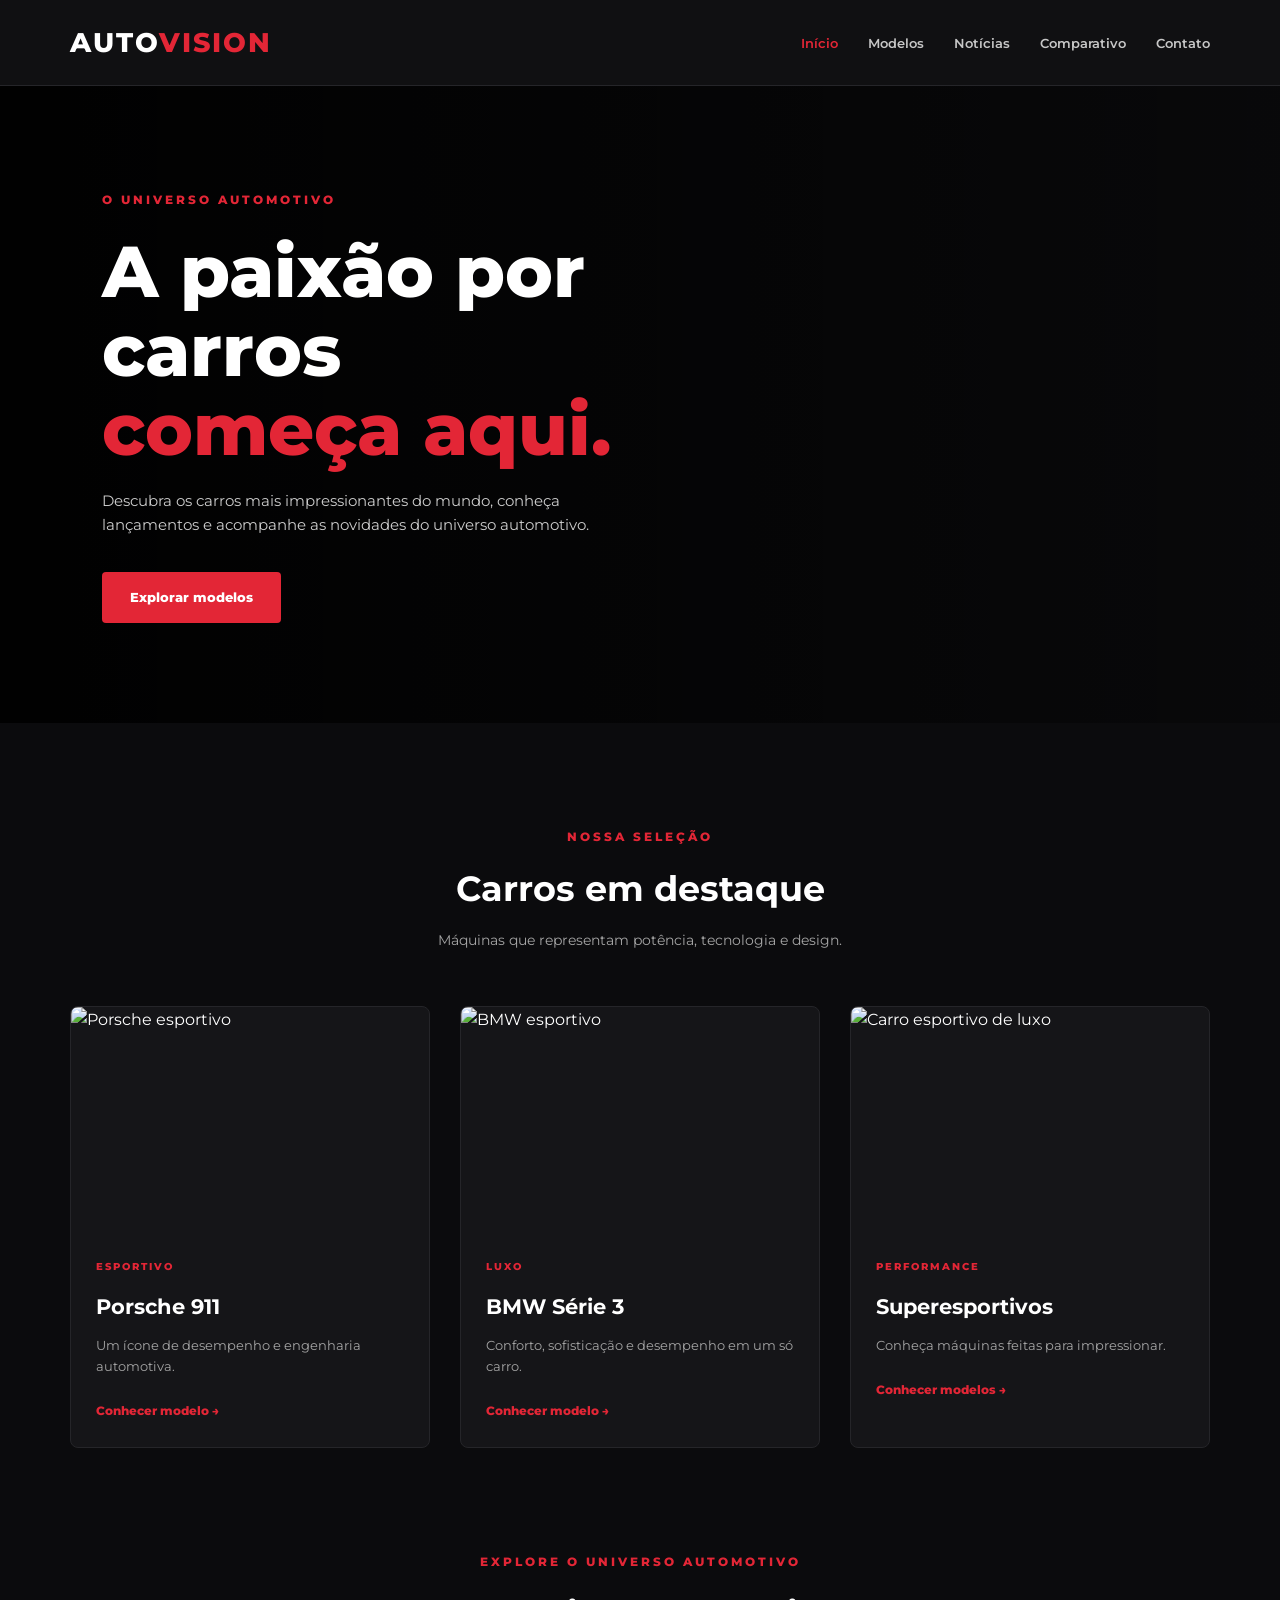
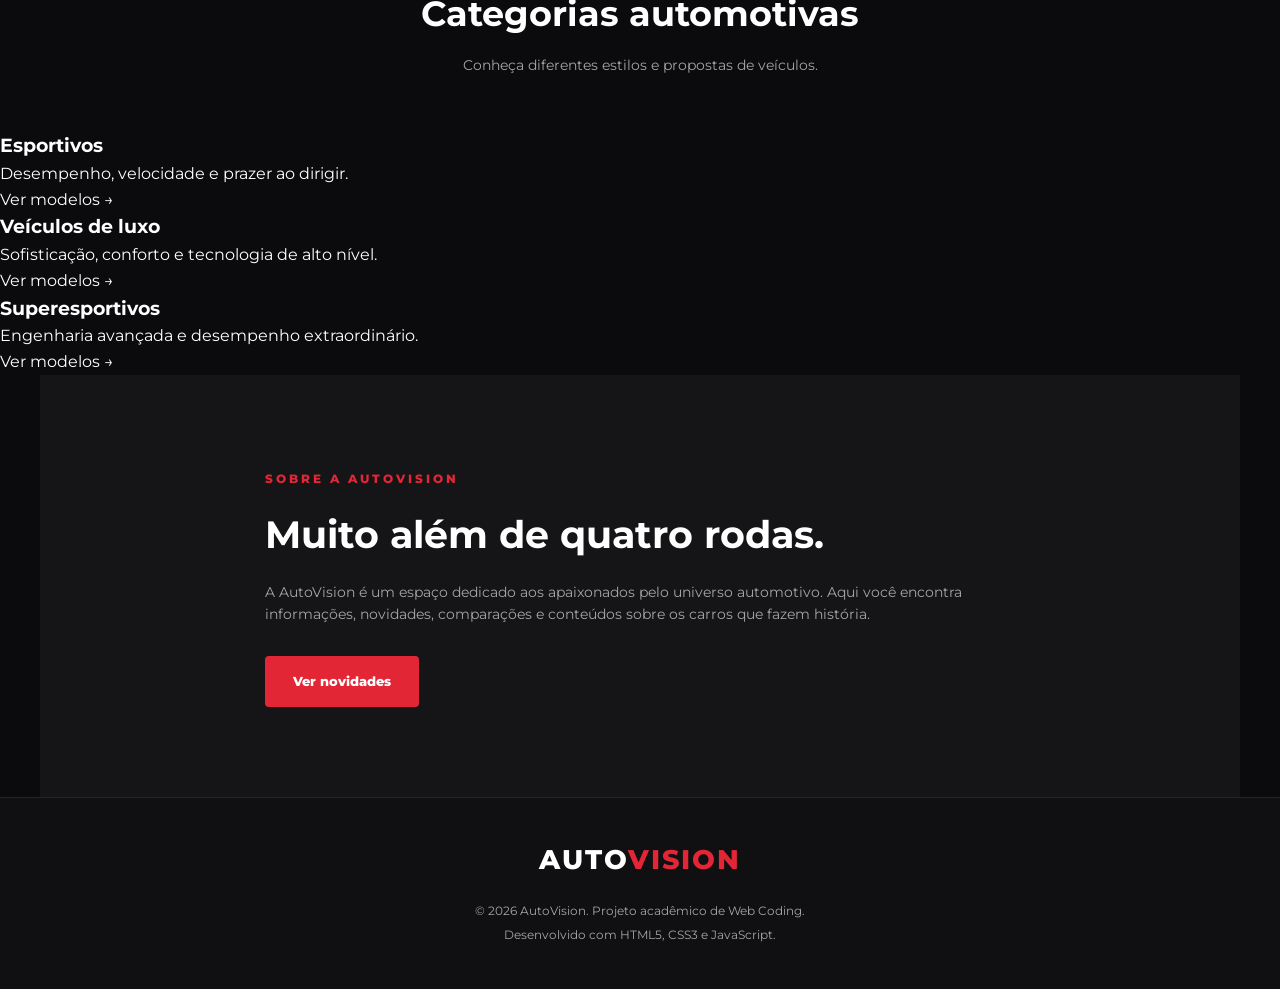
==== index.html @ 1fe7f8c3 "refactor: organiza estrutura do projeto e aprimora paginas HTML" ====
<!DOCTYPE html>
<html lang="pt-BR">

<head>
    <meta charset="UTF-8">
    <meta name="viewport" content="width=device-width, initial-scale=1.0">
    <meta name="description"
        content="AutoVision - Conheça modelos, lançamentos, comparativos e novidades do universo automotivo.">

    <title>AutoVision | Mundo Automotivo</title>

    <!-- Folha de estilos externa -->
    <link rel="stylesheet" href="css/style.css">

    <!-- JavaScript -->
    <script src="js/script.js" defer></script>
</head>

<body>

    <!-- CABEÇALHO E NAVEGAÇÃO -->
    <header class="header">
        <div class="header__container">

            <a href="index.html" class="header__logo" aria-label="AutoVision - Página inicial">
                AUTO<span>VISION</span>
            </a>

            <nav class="nav" aria-label="Menu principal">
                <ul class="nav__list">

                    <li class="nav__item">
                        <a class="nav__link nav__link--active"
                            href="index.html"
                            aria-current="page">
                            Início
                        </a>
                    </li>

                    <li class="nav__item">
                        <a class="nav__link" href="pages/modelos.html">
                            Modelos
                        </a>
                    </li>

                    <li class="nav__item">
                        <a class="nav__link" href="pages/noticias.html">
                            Notícias
                        </a>
                    </li>

                    <li class="nav__item">
                        <a class="nav__link" href="pages/comparativo.html">
                            Comparativo
                        </a>
                    </li>

                    <li class="nav__item">
                        <a class="nav__link" href="pages/contato.html">
                            Contato
                        </a>
                    </li>

                </ul>
            </nav>

        </div>
    </header>

    <!-- CONTEÚDO PRINCIPAL -->
    <main>

        <!-- BANNER PRINCIPAL -->
        <section class="hero">
            <div class="hero__content">

                <span class="hero__tag">
                    O UNIVERSO AUTOMOTIVO
                </span>

                <h1 class="hero__title">
                    A paixão por carros
                    <span>começa aqui.</span>
                </h1>

                <p class="hero__description">
                    Descubra os carros mais impressionantes do mundo,
                    conheça lançamentos e acompanhe as novidades
                    do universo automotivo.
                </p>

                <a href="pages/modelos.html" class="hero__button">
                    Explorar modelos
                </a>

            </div>
        </section>

        <!-- CARROS EM DESTAQUE: CSS GRID -->
        <section class="featured">

            <div class="section-heading">

                <span class="section-heading__tag">
                    NOSSA SELEÇÃO
                </span>

                <h2 class="section-heading__title">
                    Carros em destaque
                </h2>

                <p class="section-heading__description">
                    Máquinas que representam potência,
                    tecnologia e design.
                </p>

            </div>

            <div class="featured__grid">

                <!-- Cartão com modificador BEM -->
                <article class="card card--destaque">

                    <img
                        class="card__image"
                        src="https://images.unsplash.com/photo-1503376780353-7e6692767b70"
                        alt="Porsche esportivo"
                        loading="lazy">

                    <div class="card__content">

                        <span class="card__category">
                            ESPORTIVO
                        </span>

                        <h3 class="card__title">
                            Porsche 911
                        </h3>

                        <p class="card__description">
                            Um ícone de desempenho e engenharia automotiva.
                        </p>

                        <a href="pages/modelos.html"
                            class="card__link"
                            aria-label="Conhecer o Porsche 911">
                            Conhecer modelo →
                        </a>

                    </div>
                </article>

                <!-- BMW -->
                <article class="card">

                    <img
                        class="card__image"
                        src="https://images.unsplash.com/photo-1555215695-3004980ad54e"
                        alt="BMW esportivo"
                        loading="lazy">

                    <div class="card__content">

                        <span class="card__category">
                            LUXO
                        </span>

                        <h3 class="card__title">
                            BMW Série 3
                        </h3>

                        <p class="card__description">
                            Conforto, sofisticação e desempenho em um só carro.
                        </p>

                        <a href="pages/modelos.html"
                            class="card__link"
                            aria-label="Conhecer o BMW Série 3">
                            Conhecer modelo →
                        </a>

                    </div>
                </article>

                <!-- Superesportivos -->
                <article class="card">

                    <img
                        class="card__image"
                        src="https://images.unsplash.com/photo-1492144534655-ae79c964c9d7"
                        alt="Carro esportivo de luxo"
                        loading="lazy">

                    <div class="card__content">

                        <span class="card__category">
                            PERFORMANCE
                        </span>

                        <h3 class="card__title">
                            Superesportivos
                        </h3>

                        <p class="card__description">
                            Conheça máquinas feitas para impressionar.
                        </p>

                        <a href="pages/modelos.html"
                            class="card__link"
                            aria-label="Conhecer os modelos superesportivos">
                            Conhecer modelos →
                        </a>

                    </div>
                </article>

            </div>
        </section>

        <!-- CATEGORIAS AUTOMOTIVAS: FLEXBOX -->
        <section class="categories">

            <div class="section-heading">

                <span class="section-heading__tag">
                    EXPLORE O UNIVERSO AUTOMOTIVO
                </span>

                <h2 class="section-heading__title">
                    Categorias automotivas
                </h2>

                <p class="section-heading__description">
                    Conheça diferentes estilos e propostas de veículos.
                </p>

            </div>

            <div class="categories__list">

                <article class="categories__item">

                    <h3 class="categories__title">
                        Esportivos
                    </h3>

                    <p class="categories__description">
                        Desempenho, velocidade e prazer ao dirigir.
                    </p>

                    <a href="pages/modelos.html" class="categories__link">
                        Ver modelos →
                    </a>

                </article>

                <article class="categories__item">

                    <h3 class="categories__title">
                        Veículos de luxo
                    </h3>

                    <p class="categories__description">
                        Sofisticação, conforto e tecnologia de alto nível.
                    </p>

                    <a href="pages/modelos.html" class="categories__link">
                        Ver modelos →
                    </a>

                </article>

                <article class="categories__item">

                    <h3 class="categories__title">
                        Superesportivos
                    </h3>

                    <p class="categories__description">
                        Engenharia avançada e desempenho extraordinário.
                    </p>

                    <a href="pages/modelos.html" class="categories__link">
                        Ver modelos →
                    </a>

                </article>

            </div>
        </section>

        <!-- SOBRE O PROJETO -->
        <section class="about">

            <div class="about__content">

                <span class="about__tag">
                    SOBRE A AUTOVISION
                </span>

                <h2 class="about__title">
                    Muito além de quatro rodas.
                </h2>

                <p class="about__description">
                    A AutoVision é um espaço dedicado aos apaixonados
                    pelo universo automotivo. Aqui você encontra
                    informações, novidades, comparações e conteúdos
                    sobre os carros que fazem história.
                </p>

                <a href="pages/noticias.html" class="about__button">
                    Ver novidades
                </a>

            </div>
        </section>

    </main>

    <!-- RODAPÉ -->
    <footer class="footer">

        <div class="footer__container">

            <a href="index.html"
                class="footer__logo"
                aria-label="AutoVision - Página inicial">
                AUTO<span>VISION</span>
            </a>

            <p class="footer__text">
                © 2026 AutoVision. Projeto acadêmico de Web Coding.
            </p>

            <p class="footer__credits">
                Desenvolvido com HTML5, CSS3 e JavaScript.
            </p>

        </div>

    </footer>

</body>

</html>
---- css/style.css ----
/* =========================================
   AUTOVISION - ESTILIZAÇÃO GERAL
========================================= */

@import url('https://fonts.googleapis.com/css2?family=Montserrat:wght@400;500;600;700;800&display=swap');

:root {
    --cor-fundo: #0b0b0d;
    --cor-superficie: #151518;
    --cor-vermelha: #e32636;
    --cor-texto: #ffffff;
    --cor-secundaria: #a5a5a5;
}

/* RESET */

* {
    margin: 0;
    padding: 0;
    box-sizing: border-box;
}

html {
    scroll-behavior: smooth;
}

body {
    font-family: 'Montserrat', sans-serif;
    background-color: var(--cor-fundo);
    color: var(--cor-texto);
    line-height: 1.6;
}

a {
    text-decoration: none;
    color: inherit;
}

img {
    max-width: 100%;
    display: block;
}

/* =========================================
   CABEÇALHO - FLEXBOX
========================================= */

.header {
    width: 100%;
    background-color: #101012;
    border-bottom: 1px solid #252529;
}

.header__container {
    max-width: 1200px;
    min-height: 85px;
    margin: auto;
    padding: 0 30px;

    display: flex;
    flex-direction: row;
    justify-content: space-between;
    align-items: center;
    flex-wrap: wrap;
    gap: 20px;
}

.header__logo,
.footer__logo {
    font-size: 27px;
    font-weight: 800;
    letter-spacing: 2px;
}

.header__logo span,
.footer__logo span {
    color: var(--cor-vermelha);
}

.nav__list {
    list-style: none;

    display: flex;
    flex-direction: row;
    justify-content: center;
    align-items: center;
    flex-wrap: wrap;
    gap: 30px;
}

.nav__link {
    color: #c7c7c7;
    font-size: 13px;
    font-weight: 600;
    transition: color 0.3s;
}

.nav__link:hover,
.nav__link--active {
    color: var(--cor-vermelha);
}

.nav__link:focus-visible,
a:focus-visible {
    outline: 2px solid var(--cor-vermelha);
    outline-offset: 4px;
}

/* =========================================
   BANNER PRINCIPAL
========================================= */

.hero {
    min-height: 600px;
    padding: 100px 8%;

    display: flex;
    flex-direction: column;
    justify-content: center;
    align-items: flex-start;

    background:
        linear-gradient(90deg, rgba(0,0,0,0.95), rgba(0,0,0,0.25)),
        url('https://images.unsplash.com/photo-1503376780353-7e6692767b70')
        center/cover no-repeat;
}

.hero__content {
    max-width: 650px;
}

.hero__tag,
.section-heading__tag,
.about__tag {
    color: var(--cor-vermelha);
    font-size: 12px;
    font-weight: 800;
    letter-spacing: 3px;
}

.hero__title {
    margin: 20px 0;
    font-size: clamp(38px, 6vw, 72px);
    line-height: 1.1;
    font-weight: 800;
}

.hero__title span {
    display: block;
    color: var(--cor-vermelha);
}

.hero__description {
    max-width: 530px;
    margin-bottom: 35px;
    color: #cccccc;
    font-size: 15px;
}

.hero__button,
.about__button {
    display: inline-block;
    padding: 15px 28px;
    background-color: var(--cor-vermelha);
    border-radius: 4px;
    font-size: 13px;
    font-weight: 800;
    transition: 0.3s;
}

.hero__button:hover,
.about__button:hover {
    background-color: #b81728;
    transform: translateY(-3px);
}

/* =========================================
   TÍTULOS DAS SEÇÕES
========================================= */

.section-heading {
    text-align: center;
    margin-bottom: 55px;
}

.section-heading__title {
    font-size: 35px;
    margin: 12px 0;
}

.section-heading__description {
    color: var(--cor-secundaria);
    font-size: 14px;
}

/* =========================================
   CARROS EM DESTAQUE - CSS GRID
========================================= */

.featured {
    max-width: 1200px;
    margin: auto;
    padding: 100px 30px;
}

.featured__grid {
    display: grid;
    grid-template-columns: repeat(auto-fit, minmax(260px, 1fr));
    grid-template-areas: "card card card";
    gap: 30px;
}

.card {
    background-color: var(--cor-superficie);
    border: 1px solid #252529;
    border-radius: 8px;
    overflow: hidden;
    transition: transform 0.3s, border-color 0.3s;
}

.card:hover {
    transform: translateY(-8px);
    border-color: var(--cor-vermelha);
}

.card__image {
    width: 100%;
    height: 220px;
    object-fit: cover;
}

.card__content {
    padding: 25px;
}

.card__category {
    color: var(--cor-vermelha);
    font-size: 10px;
    font-weight: 800;
    letter-spacing: 2px;
}

.card__title {
    font-size: 21px;
    margin: 12px 0;
}

.card__description {
    color: var(--cor-secundaria);
    font-size: 13px;
    margin-bottom: 20px;
}

.card__link {
    color: var(--cor-vermelha);
    font-size: 12px;
    font-weight: 800;
}

/* =========================================
   SOBRE A AUTOVISION - FLEXBOX
========================================= */

.about {
    min-height: 400px;
    padding: 90px 10%;
    background-color: #151518;

    display: flex;
    flex-direction: row;
    justify-content: center;
    align-items: center;
    flex-wrap: wrap;
    gap: 40px;
}

.about__content {
    max-width: 750px;
}

.about__title {
    font-size: 38px;
    margin: 15px 0;
}

.about__description {
    color: var(--cor-secundaria);
    font-size: 14px;
    margin-bottom: 30px;
}

/* =========================================
   RODAPÉ
========================================= */

.footer {
    padding: 40px 25px;
    border-top: 1px solid #252529;
    background-color: #101012;
    text-align: center;
}

.footer__logo {
    display: inline-block;
    margin-bottom: 15px;
}

.footer__text,
.footer__credits {
    color: var(--cor-secundaria);
    font-size: 12px;
    margin: 5px 0;
}

/* =========================================
   RESPONSIVIDADE
========================================= */

/* TABLETS - ATÉ 768PX */

@media screen and (max-width: 768px) {

    .header__container {
        justify-content: center;
        padding: 20px;
    }

    .nav__list {
        gap: 18px;
    }

    .hero {
        min-height: 500px;
        padding: 70px 7%;
    }

    .featured {
        padding: 70px 20px;
    }

    .featured__grid {
        grid-template-columns: repeat(2, minmax(0, 1fr));
        grid-template-areas:
            "card card"
            "card card";
    }

    .about {
        text-align: center;
    }
}

/* CELULARES - ATÉ 480PX */

@media screen and (max-width: 480px) {

    .header__logo {
        font-size: 23px;
    }

    .nav__list {
        gap: 12px;
    }

    .nav__link {
        font-size: 11px;
    }

    .hero {
        min-height: 470px;
        padding: 60px 22px;
    }

    .hero__title {
        font-size: 40px;
    }

    .hero__description {
        font-size: 13px;
    }

    .featured {
        padding: 60px 18px;
    }

    .section-heading__title {
        font-size: 27px;
    }

    .featured__grid {
        grid-template-columns: 1fr;
        grid-template-areas:
            "card"
            "card"
            "card";
    }

    .card__image {
        height: 200px;
    }

    .about {
        padding: 65px 22px;
    }

    .about__title {
        font-size: 28px;
    }
}

/* TELAS GRANDES - ACIMA DE 768PX */

@media screen and (min-width: 769px) {

    .featured__grid {
        grid-template-columns: repeat(3, minmax(0, 1fr));
        grid-template-areas: "card card card";
    }
}

/* =========================================
   PÁGINA DE MODELOS
========================================= */

.page-banner {
    min-height: 300px;
    padding: 70px 8%;
    background:
        linear-gradient(90deg, #090909, rgba(0,0,0,0.65)),
        url('https://images.unsplash.com/photo-1492144534655-ae79c964c9d7')
        center/cover no-repeat;

    display: flex;
    flex-direction: column;
    justify-content: center;
    align-items: flex-start;
}

.page-banner__content {
    max-width: 700px;
}

.page-banner__tag {
    color: var(--cor-vermelha);
    font-size: 12px;
    font-weight: 800;
    letter-spacing: 3px;
}

.page-banner__title {
    font-size: clamp(35px, 5vw, 55px);
    margin: 15px 0;
}

.page-banner__description {
    color: #cccccc;
    font-size: 14px;
}

.models {
    max-width: 1250px;
    margin: auto;
    padding: 90px 30px;
}

.models__grid {
    display: grid;
    grid-template-columns: repeat(3, minmax(0, 1fr));
    grid-template-areas:
        "carro1 carro2 carro3"
        "carro4 carro5 carro6";
    gap: 30px;
}

.models__grid .card:nth-child(1) {
    grid-area: carro1;
}

.models__grid .card:nth-child(2) {
    grid-area: carro2;
}

.models__grid .card:nth-child(3) {
    grid-area: carro3;
}

.models__grid .card:nth-child(4) {
    grid-area: carro4;
}

.models__grid .card:nth-child(5) {
    grid-area: carro5;
}

.models__grid .card:nth-child(6) {
    grid-area: carro6;
}

/* RESPONSIVIDADE DA PÁGINA DE MODELOS */

@media screen and (max-width: 768px) {

    .models__grid {
        grid-template-columns: repeat(2, minmax(0, 1fr));
        grid-template-areas:
            "carro1 carro2"
            "carro3 carro4"
            "carro5 carro6";
    }

}

@media screen and (max-width: 480px) {

    .page-banner {
        min-height: 250px;
        padding: 50px 22px;
    }

    .models {
        padding: 60px 18px;
    }

    .models__grid {
        grid-template-columns: 1fr;
        grid-template-areas:
            "carro1"
            "carro2"
            "carro3"
            "carro4"
            "carro5"
            "carro6";
    }

}

/* CORREÇÃO RESPONSIVA GERAL */

* {
    box-sizing: border-box;
}

html, body {
    width: 100%;
    max-width: 100%;
    overflow-x: hidden;
}

img {
    max-width: 100%;
    height: auto;
}

.header__container,
.featured,
.models,
.about,
.footer__container {
    width: 100%;
    max-width: 1200px;
    margin-left: auto;
    margin-right: auto;
}

/* TABLET */
@media screen and (max-width: 768px) {

    .header__container {
        flex-direction: column;
        padding: 20px;
    }

    .nav__list {
        justify-content: center;
        flex-wrap: wrap;
    }

    .models__grid,
    .featured__grid {
        grid-template-columns: repeat(2, minmax(0, 1fr));
    }

    .hero {
        padding: 60px 25px;
    }
}

/* CELULAR */
@media screen and (max-width: 480px) {

    .header__container {
        padding: 15px;
    }

    .nav {
        width: 100%;
    }

    .nav__list {
        gap: 10px;
    }

    .models__grid,
    .featured__grid {
        grid-template-columns: minmax(0, 1fr);
    }

    .hero {
        min-height: 450px;
        padding: 45px 20px;
    }

    .hero__title {
        font-size: 36px;
    }

    .card__image {
        width: 100%;
        height: 200px;
        object-fit: cover;
    }
}

/* =========================================
   PÁGINA COMPARATIVO
========================================= */

.comparison__container {
    width: 100%;
    margin: 40px auto 0;
}

.comparison__table-wrapper {
    width: 100%;
    overflow-x: auto;
    border: 1px solid #252529;
    border-radius: 8px;
    background-color: var(--cor-superficie);
}

.comparison__table {
    width: 100%;
    min-width: 650px;
    border-collapse: collapse;
    text-align: center;
}

.comparison__table th {
    background-color: #202024;
    color: var(--cor-vermelha);
    padding: 22px 15px;
    font-size: 12px;
    font-weight: 800;
    letter-spacing: 1px;
}

.comparison__table td {
    padding: 20px 15px;
    border-top: 1px solid #303035;
    color: #cccccc;
    font-size: 13px;
}

.comparison__table tbody tr {
    transition: background-color 0.3s;
}

.comparison__table tbody tr:hover {
    background-color: #252529;
}

.comparison__table tbody td:first-child {
    color: #ffffff;
    font-weight: 700;
    text-align: left;
}

.comparison__note {
    margin-top: 20px;
    color: var(--cor-secundaria);
    font-size: 11px;
    text-align: center;
}

/* RESPONSIVIDADE DO COMPARATIVO */

@media screen and (max-width: 768px) {

    .comparison__container {
        margin-top: 30px;
    }

    .comparison__table th,
    .comparison__table td {
        padding: 16px 12px;
        font-size: 11px;
    }

}

@media screen and (max-width: 480px) {

    .comparison__table {
        min-width: 600px;
    }

    .comparison__note {
        font-size: 10px;
        text-align: left;
    }

}

/* =========================================
   PÁGINA DE CONTATO
========================================= */

.contact {
    max-width: 1000px;
    width: 100%;
    margin: auto;
    padding: 90px 30px;
}

.contact__container {
    max-width: 700px;
    margin: auto;
    padding: 40px;
    background-color: var(--cor-superficie);
    border: 1px solid #252529;
    border-radius: 10px;
}

.contact__form {
    display: flex;
    flex-direction: column;
    gap: 22px;
}

.contact__field {
    display: flex;
    flex-direction: column;
    gap: 9px;
}

.contact__field label {
    color: #ffffff;
    font-size: 13px;
    font-weight: 700;
}

.contact__field input,
.contact__field select,
.contact__field textarea {
    width: 100%;
    padding: 15px;
    background-color: #0b0b0d;
    border: 1px solid #353539;
    border-radius: 5px;
    color: #ffffff;
    font-family: inherit;
    font-size: 13px;
    outline: none;
    transition: border-color 0.3s;
}

.contact__field input:focus,
.contact__field select:focus,
.contact__field textarea:focus {
    border-color: var(--cor-vermelha);
}

.contact__field textarea {
    resize: vertical;
    min-height: 150px;
}

.contact__field input::placeholder,
.contact__field textarea::placeholder {
    color: #777777;
}

.contact__field select {
    cursor: pointer;
}

.contact__button {
    padding: 16px;
    background-color: var(--cor-vermelha);
    border: none;
    border-radius: 5px;
    color: #ffffff;
    font-family: inherit;
    font-size: 13px;
    font-weight: 800;
    cursor: pointer;
    transition: 0.3s;
}

.contact__button:hover {
    background-color: #b81728;
    transform: translateY(-2px);
}

.contact__feedback {
    color: var(--cor-secundaria);
    font-size: 12px;
    text-align: center;
}

/* RESPONSIVIDADE DO CONTATO */

@media screen and (max-width: 768px) {

    .contact {
        padding: 65px 20px;
    }

    .contact__container {
        padding: 30px;
    }

}

@media screen and (max-width: 480px) {

    .contact {
        padding: 50px 18px;
    }

    .contact__container {
        padding: 22px 17px;
    }

    .contact__field input,
    .contact__field select,
    .contact__field textarea {
        padding: 13px;
    }

    .contact__button {
        width: 100%;
    }

}
/* =========================================
   CONSULTA DE MODELOS PELA API
========================================= */

.api-search {
    max-width: 1000px;
    width: 100%;
    margin: auto;
    padding: 70px 30px;
}

.api-search__container {
    max-width: 700px;
    margin: auto;
    padding: 35px;
    background-color: var(--cor-superficie);
    border: 1px solid #252529;
    border-radius: 10px;
}

.api-search__form {
    display: flex;
    flex-direction: column;
    gap: 20px;
}

.api-search__field {
    display: flex;
    flex-direction: column;
    gap: 10px;
}

.api-search__field label {
    color: var(--cor-texto);
    font-size: 13px;
    font-weight: 700;
}

.api-search__field input {
    width: 100%;
    padding: 15px;
    background-color: var(--cor-fundo);
    border: 1px solid #353539;
    border-radius: 5px;
    color: var(--cor-texto);
    font-family: inherit;
    font-size: 13px;
    outline: none;
}

.api-search__field input:focus {
    border-color: var(--cor-vermelha);
}

.api-search__button {
    padding: 16px;
    background-color: var(--cor-vermelha);
    border: none;
    border-radius: 5px;
    color: #ffffff;
    font-family: inherit;
    font-size: 13px;
    font-weight: 800;
    cursor: pointer;
    transition: 0.3s;
}

.api-search__button:hover {
    background-color: #b81728;
    transform: translateY(-2px);
}

.api-search__status {
    margin-top: 22px;
    color: var(--cor-secundaria);
    font-size: 13px;
    text-align: center;
}

.api-search__results {
    margin-top: 20px;
    padding-left: 20px;
    color: var(--cor-texto);
    font-size: 13px;
    line-height: 2;
}

.api-search__disclaimer {
    margin-top: 25px;
    color: var(--cor-secundaria);
    font-size: 11px;
    line-height: 1.6;
    text-align: center;
}

@media screen and (max-width: 768px) {
    .api-search {
        padding: 50px 20px;
    }

    .api-search__container {
        padding: 25px;
    }
}

@media screen and (max-width: 480px) {
    .api-search {
        padding: 40px 18px;
    }

    .api-search__container {
        padding: 20px 16px;
    }

    .api-search__button {
        width: 100%;
    }
}
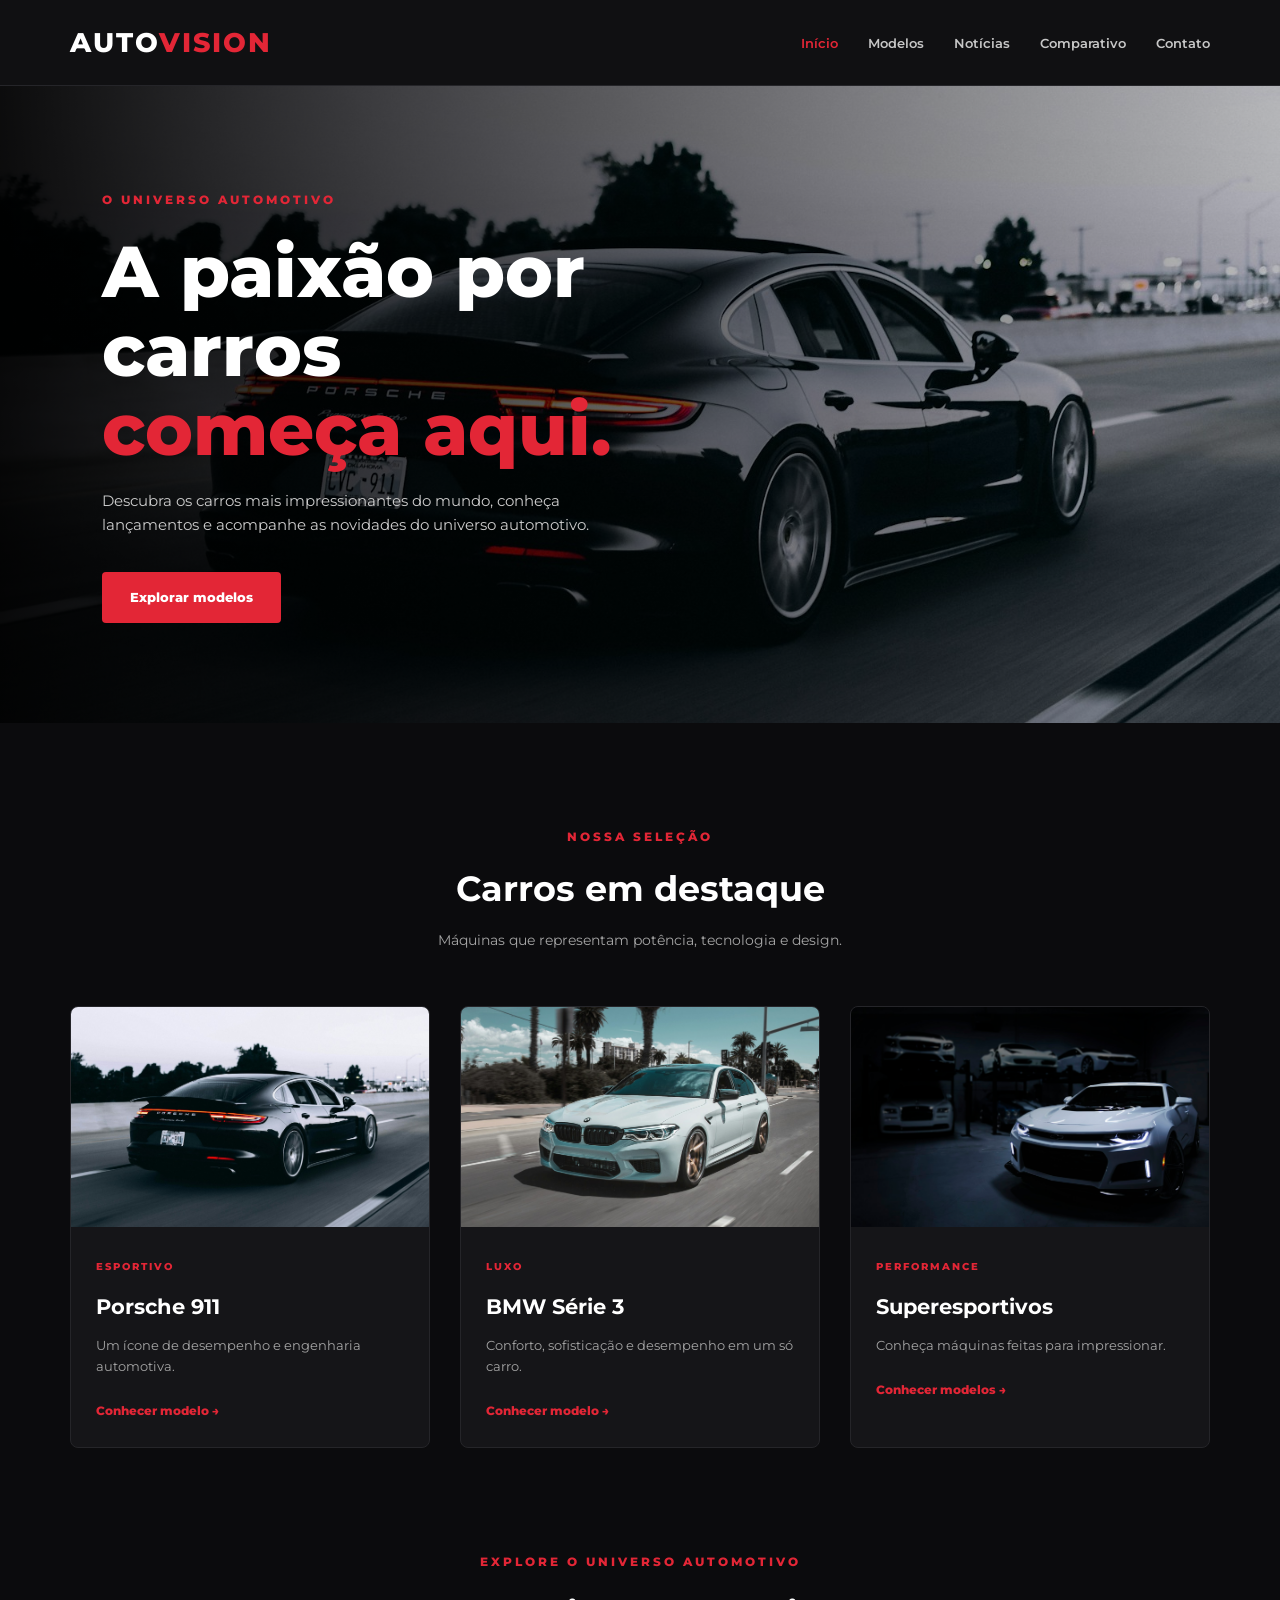
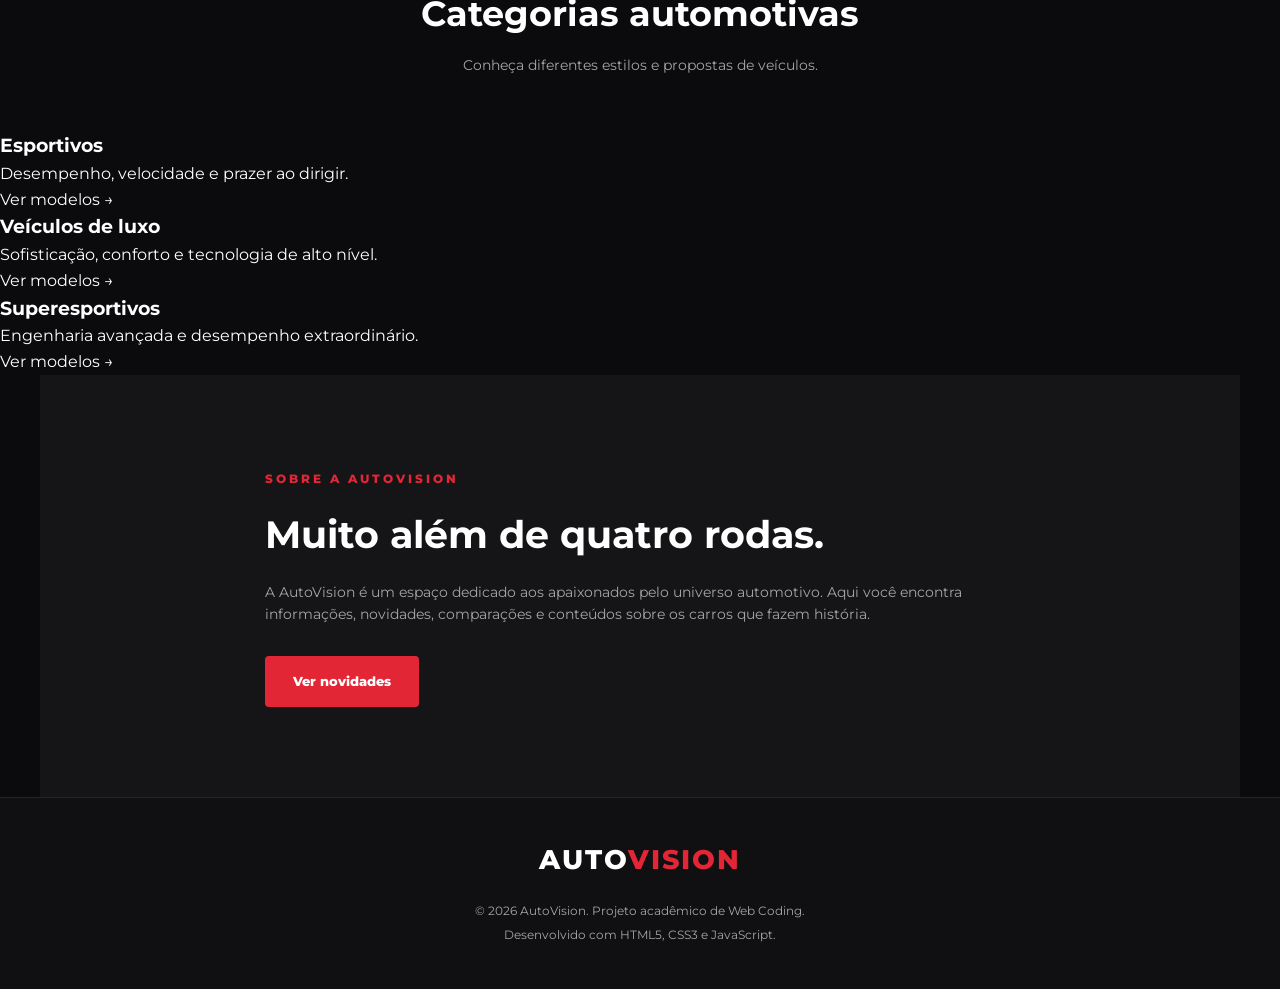
==== commit 3852845a: "refactor: organiza imagens e recursos visuais locais" ====
--- a/index.html
+++ b/index.html
@@ -124,7 +124,7 @@
 
                     <img
                         class="card__image"
-                        src="https://images.unsplash.com/photo-1503376780353-7e6692767b70"
+                        src="images/veiculos/porsche.jpg"
                         alt="Porsche esportivo"
                         loading="lazy">
 
@@ -156,7 +156,7 @@
 
                     <img
                         class="card__image"
-                        src="https://images.unsplash.com/photo-1555215695-3004980ad54e"
+                        src="images/veiculos/bmw.jpg"
                         alt="BMW esportivo"
                         loading="lazy">
 
@@ -188,7 +188,7 @@
 
                     <img
                         class="card__image"
-                        src="https://images.unsplash.com/photo-1492144534655-ae79c964c9d7"
+                        src="images/veiculos/esportivo.jpg"
                         alt="Carro esportivo de luxo"
                         loading="lazy">
 
--- a/css/style.css
+++ b/css/style.css
@@ -122,7 +122,7 @@
 
     background:
         linear-gradient(90deg, rgba(0,0,0,0.95), rgba(0,0,0,0.25)),
-        url('https://images.unsplash.com/photo-1503376780353-7e6692767b70')
+        url('../images/veiculos/porsche.jpg')
         center/cover no-repeat;
 }
 
@@ -428,7 +428,7 @@
     padding: 70px 8%;
     background:
         linear-gradient(90deg, #090909, rgba(0,0,0,0.65)),
-        url('https://images.unsplash.com/photo-1492144534655-ae79c964c9d7')
+        url('../images/veiculos/esportivo.jpg')
         center/cover no-repeat;
 
     display: flex;
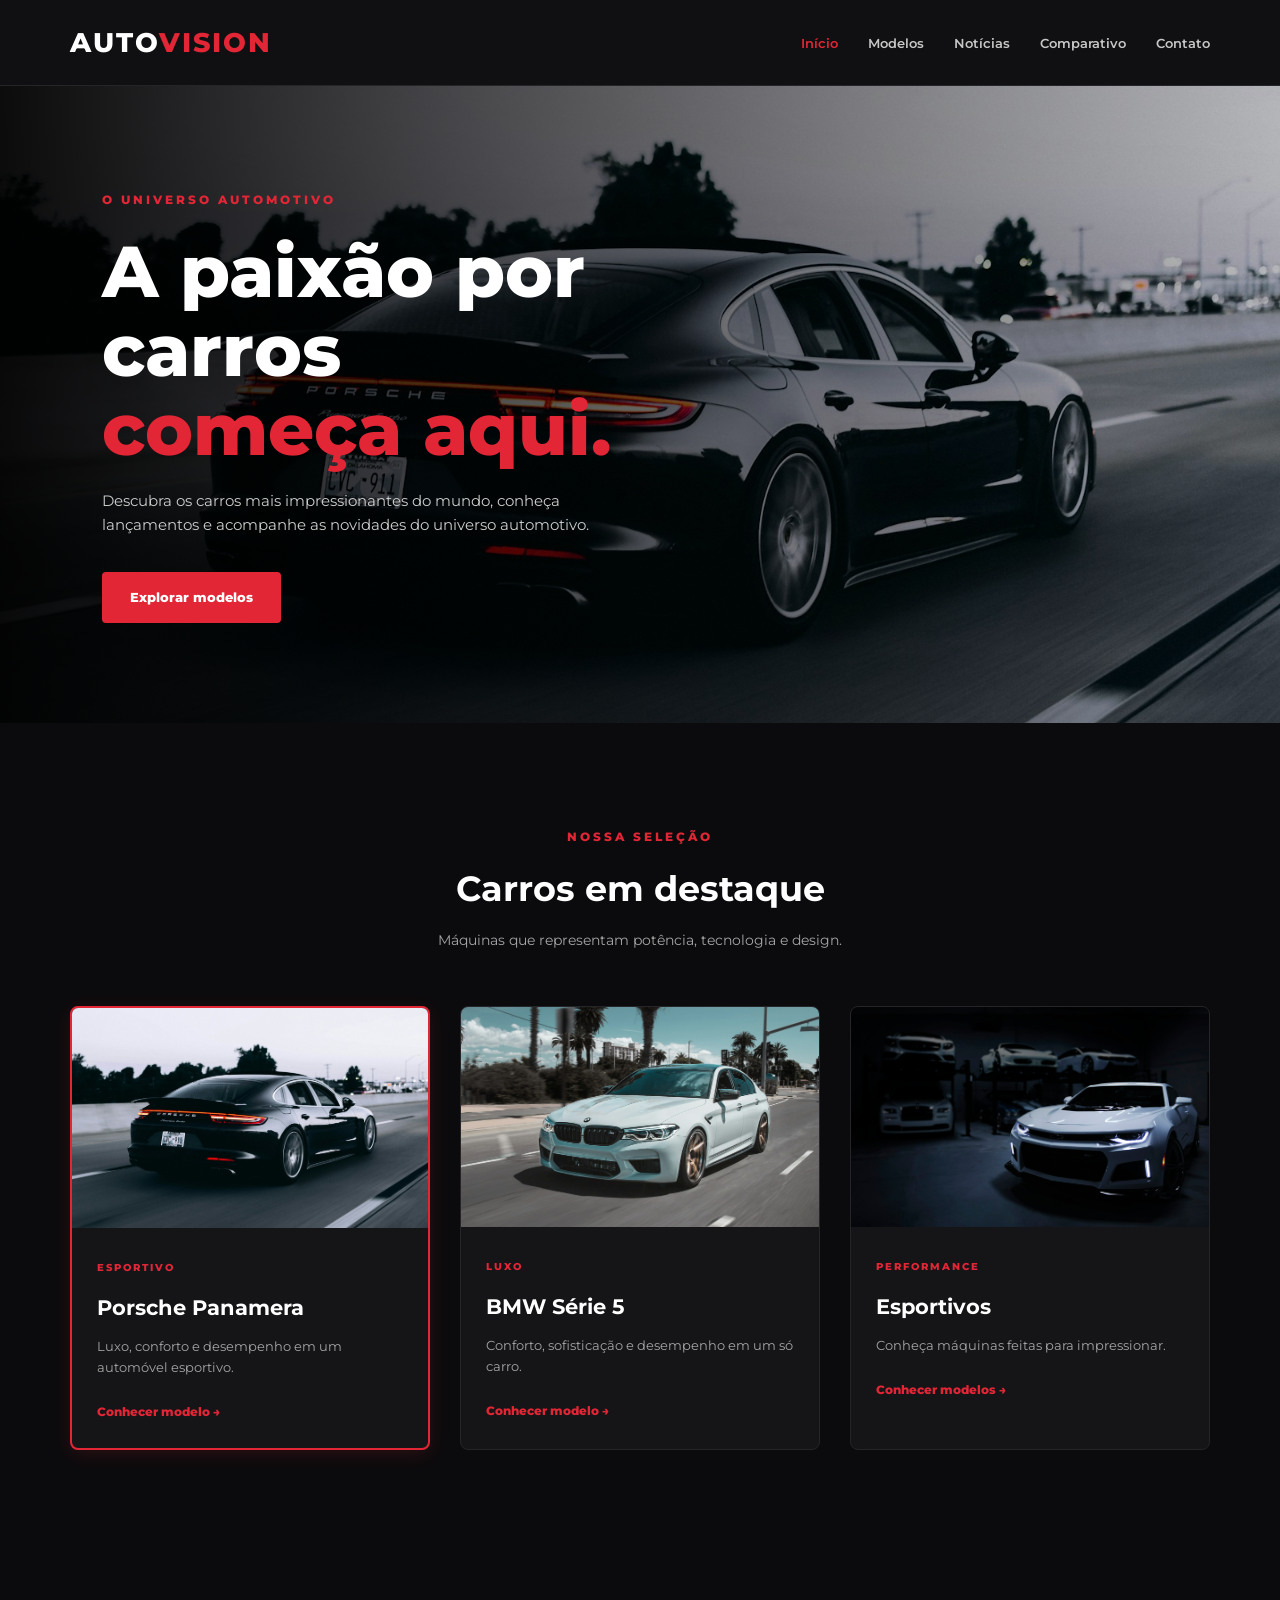
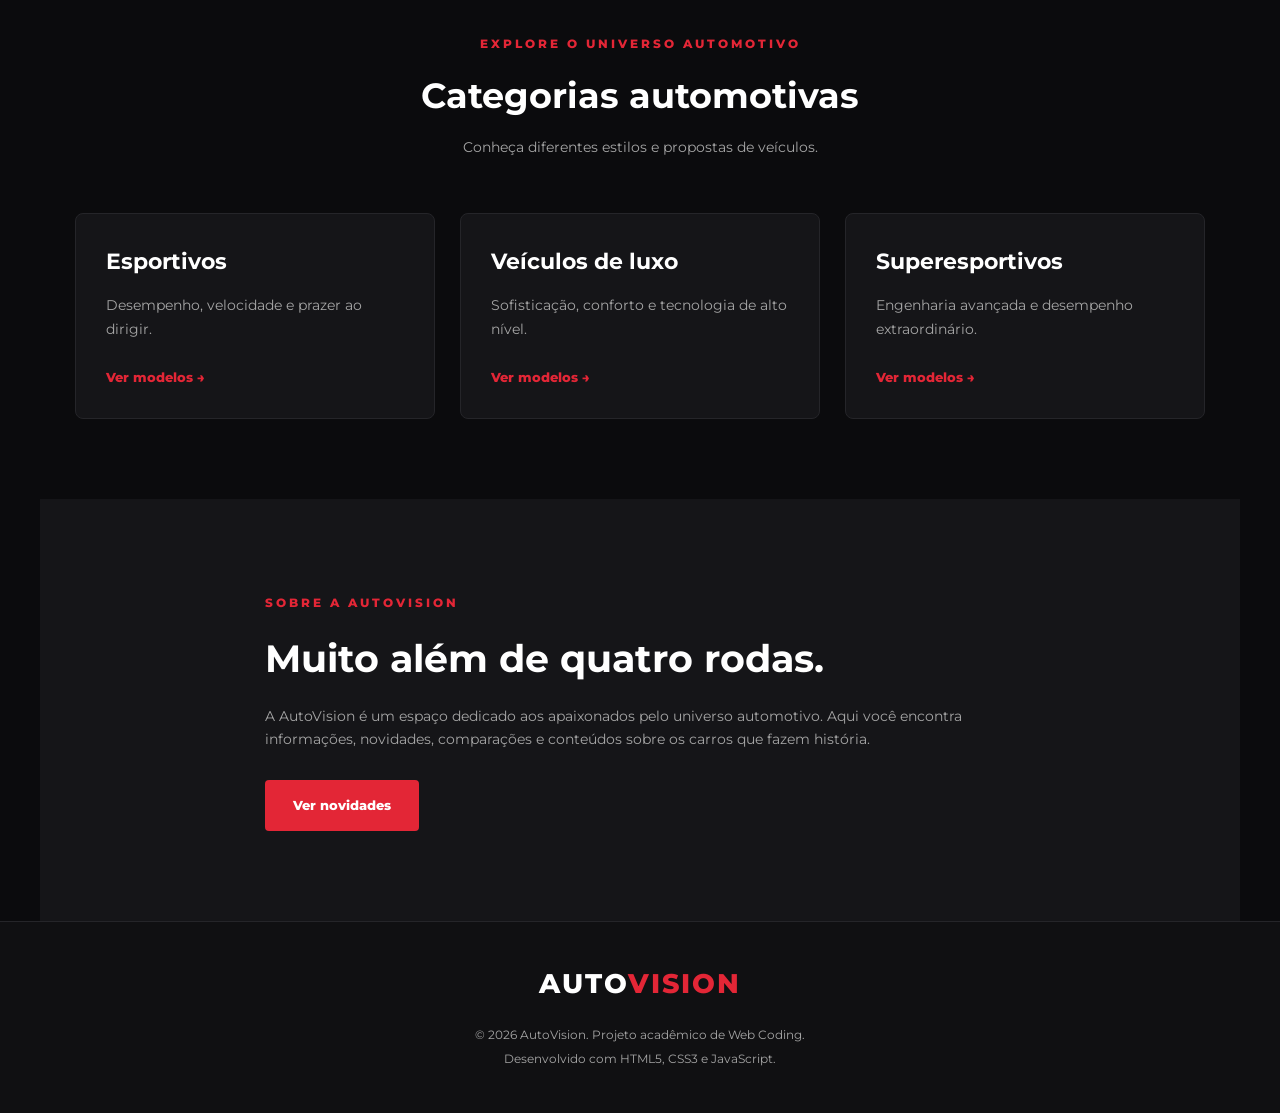
==== commit eb863f6b: "fix: corrige identificacao dos veiculos e textos alternativos" ====
--- a/index.html
+++ b/index.html
@@ -125,7 +125,7 @@
                     <img
                         class="card__image"
                         src="images/veiculos/porsche.jpg"
-                        alt="Porsche esportivo"
+                        alt="Porsche Panamera preto"
                         loading="lazy">
 
                     <div class="card__content">
@@ -135,16 +135,16 @@
                         </span>
 
                         <h3 class="card__title">
-                            Porsche 911
+                            Porsche Panamera
                         </h3>
 
                         <p class="card__description">
-                            Um ícone de desempenho e engenharia automotiva.
+                            Luxo, conforto e desempenho em um automóvel esportivo.
                         </p>
 
                         <a href="pages/modelos.html"
                             class="card__link"
-                            aria-label="Conhecer o Porsche 911">
+                            aria-label="Conhecer o Porsche Panamera">
                             Conhecer modelo →
                         </a>
 
@@ -157,7 +157,7 @@
                     <img
                         class="card__image"
                         src="images/veiculos/bmw.jpg"
-                        alt="BMW esportivo"
+                        alt="BMW esportivo branco"
                         loading="lazy">
 
                     <div class="card__content">
@@ -167,7 +167,7 @@
                         </span>
 
                         <h3 class="card__title">
-                            BMW Série 3
+                            BMW Série 5
                         </h3>
 
                         <p class="card__description">
@@ -176,7 +176,7 @@
 
                         <a href="pages/modelos.html"
                             class="card__link"
-                            aria-label="Conhecer o BMW Série 3">
+                            aria-label="Conhecer o BMW Série 5">
                             Conhecer modelo →
                         </a>
 
@@ -189,7 +189,7 @@
                     <img
                         class="card__image"
                         src="images/veiculos/esportivo.jpg"
-                        alt="Carro esportivo de luxo"
+                        alt="Chevrolet Camaro branco"
                         loading="lazy">
 
                     <div class="card__content">
@@ -199,7 +199,7 @@
                         </span>
 
                         <h3 class="card__title">
-                            Superesportivos
+                            Esportivos
                         </h3>
 
                         <p class="card__description">
--- a/css/style.css
+++ b/css/style.css
@@ -206,9 +206,18 @@
 
 .featured__grid {
     display: grid;
-    grid-template-columns: repeat(auto-fit, minmax(260px, 1fr));
-    grid-template-areas: "card card card";
+    grid-template-columns: repeat(3, minmax(0, 1fr));
     gap: 30px;
+    align-items: stretch;
+}
+
+.featured__grid > .card {
+    min-width: 0;
+    height: 100%;
+}
+
+.featured__grid .card__content {
+    overflow-wrap: anywhere;
 }
 
 .card {
@@ -341,9 +350,7 @@
 
     .featured__grid {
         grid-template-columns: repeat(2, minmax(0, 1fr));
-        grid-template-areas:
-            "card card"
-            "card card";
+        
     }
 
     .about {
@@ -390,10 +397,7 @@
 
     .featured__grid {
         grid-template-columns: 1fr;
-        grid-template-areas:
-            "card"
-            "card"
-            "card";
+       
     }
 
     .card__image {
@@ -415,7 +419,7 @@
 
     .featured__grid {
         grid-template-columns: repeat(3, minmax(0, 1fr));
-        grid-template-areas: "card card card";
+       
     }
 }
 
@@ -501,13 +505,13 @@
 
 @media screen and (max-width: 768px) {
 
-    .models__grid {
-        grid-template-columns: repeat(2, minmax(0, 1fr));
-        grid-template-areas:
-            "carro1 carro2"
-            "carro3 carro4"
-            "carro5 carro6";
-    }
+.models__grid {
+    grid-template-columns: repeat(2, minmax(0, 1fr));
+    grid-template-areas:
+        "carro1 carro2"
+        "carro3 carro4"
+        "carro5 carro6";
+}
 
 }
 
@@ -522,16 +526,16 @@
         padding: 60px 18px;
     }
 
-    .models__grid {
-        grid-template-columns: 1fr;
-        grid-template-areas:
-            "carro1"
-            "carro2"
-            "carro3"
-            "carro4"
-            "carro5"
-            "carro6";
-    }
+.models__grid {
+    grid-template-columns: 1fr;
+    grid-template-areas:
+        "carro1"
+        "carro2"
+        "carro3"
+        "carro4"
+        "carro5"
+        "carro6";
+}
 
 }
 
@@ -961,4 +965,228 @@
     .api-search__button {
         width: 100%;
     }
-}+}
+
+
+/* =========================================
+   METODOLOGIA BEM E ACESSIBILIDADE VISUAL
+========================================= */
+
+/* Modificador BEM: cartão em destaque */
+
+.card--destaque {
+    border: 2px solid var(--cor-vermelha);
+    box-shadow: 0 4px 20px rgba(227, 38, 54, 0.15);
+}
+
+.card--destaque:hover {
+    box-shadow: 0 8px 30px rgba(227, 38, 54, 0.25);
+}
+
+/* Interação com os cartões */
+
+.card__link {
+    display: inline-block;
+    transition: color 0.3s;
+}
+
+.card__link:hover {
+    color: var(--cor-texto);
+    text-decoration: underline;
+}
+
+.card:focus-within {
+    border-color: var(--cor-vermelha);
+}
+
+/* Acessibilidade e navegação pelo teclado */
+
+button:focus-visible,
+input:focus-visible,
+select:focus-visible,
+textarea:focus-visible,
+.comparison__table-wrapper:focus-visible {
+    outline: 2px solid var(--cor-vermelha);
+    outline-offset: 4px;
+}
+
+/* =========================================
+   APRIMORAMENTOS DO COMPARATIVO
+========================================= */
+
+.comparison__table-wrapper {
+    max-width: 100%;
+}
+
+.comparison__caption {
+    padding: 18px;
+    background-color: var(--cor-superficie);
+    color: var(--cor-texto);
+    font-size: 14px;
+    font-weight: 700;
+    text-align: left;
+}
+
+.comparison__table tbody th {
+    background-color: transparent;
+    border-top: 1px solid #303035;
+    color: var(--cor-texto);
+    font-size: 13px;
+    font-weight: 700;
+    letter-spacing: normal;
+    text-align: left;
+}
+
+.comparison__hint {
+    margin-top: 15px;
+    color: var(--cor-secundaria);
+    font-size: 12px;
+    text-align: center;
+}
+
+/* =========================================
+   APRIMORAMENTOS DO FORMULÁRIO
+========================================= */
+
+.contact__instructions {
+    color: var(--cor-secundaria);
+    font-size: 12px;
+}
+
+.contact__note {
+    padding: 15px;
+    background-color: var(--cor-fundo);
+    border-left: 3px solid var(--cor-vermelha);
+    border-radius: 4px;
+    color: var(--cor-secundaria);
+    font-size: 12px;
+    line-height: 1.7;
+}
+
+/* =========================================
+   CATEGORIAS AUTOMOTIVAS - FLEXBOX
+========================================= */
+
+.categories {
+    width: 100%;
+    max-width: 1200px;
+    margin: 0 auto;
+    padding: 80px 30px;
+}
+
+/* Organização dos cartões com Flexbox */
+
+.categories__list {
+    display: flex;
+    flex-direction: row;
+    justify-content: center;
+    align-items: stretch;
+    flex-wrap: wrap;
+    gap: 25px;
+    list-style: none;
+}
+
+/* Estilização dos cartões */
+
+.categories__item {
+    flex: 1 1 260px;
+    min-width: 0;
+    max-width: 360px;
+
+    display: flex;
+    flex-direction: column;
+    justify-content: flex-start;
+    align-items: flex-start;
+    gap: 15px;
+
+    padding: 30px;
+    background-color: var(--cor-superficie);
+    border: 1px solid #252529;
+    border-radius: 8px;
+
+    transition: border-color 0.3s,
+                box-shadow 0.3s;
+}
+
+.categories__item:hover,
+.categories__item:focus-within {
+    border-color: var(--cor-vermelha);
+    box-shadow: 0 6px 20px rgba(227, 38, 54, 0.15);
+}
+
+.categories__title {
+    color: var(--cor-texto);
+    font-size: 22px;
+    font-weight: 700;
+}
+
+.categories__description {
+    color: var(--cor-secundaria);
+    font-size: 14px;
+    line-height: 1.7;
+}
+
+.categories__link {
+    display: inline-block;
+    margin-top: auto;
+    padding-top: 10px;
+    color: var(--cor-vermelha);
+    font-size: 13px;
+    font-weight: 800;
+}
+
+.categories__link:hover {
+    color: var(--cor-texto);
+    text-decoration: underline;
+}
+
+/* =========================================
+   RESPONSIVIDADE - TABLET
+========================================= */
+
+@media screen and (max-width: 768px) {
+
+    .categories {
+        padding: 60px 20px;
+    }
+
+    .categories__list {
+        gap: 20px;
+    }
+
+    .categories__item {
+        flex-basis: 240px;
+        padding: 25px;
+    }
+}
+
+/* =========================================
+   RESPONSIVIDADE - CELULAR
+========================================= */
+
+@media screen and (max-width: 480px) {
+
+    .categories {
+        padding: 50px 18px;
+    }
+
+    .categories__list {
+        flex-direction: column;
+        align-items: stretch;
+        gap: 18px;
+    }
+
+    .categories__item {
+        flex: 1 1 auto;
+        max-width: 100%;
+        padding: 22px;
+    }
+
+    .categories__title {
+        font-size: 20px;
+    }
+
+    .categories__description {
+        font-size: 13px;
+    }
+}
